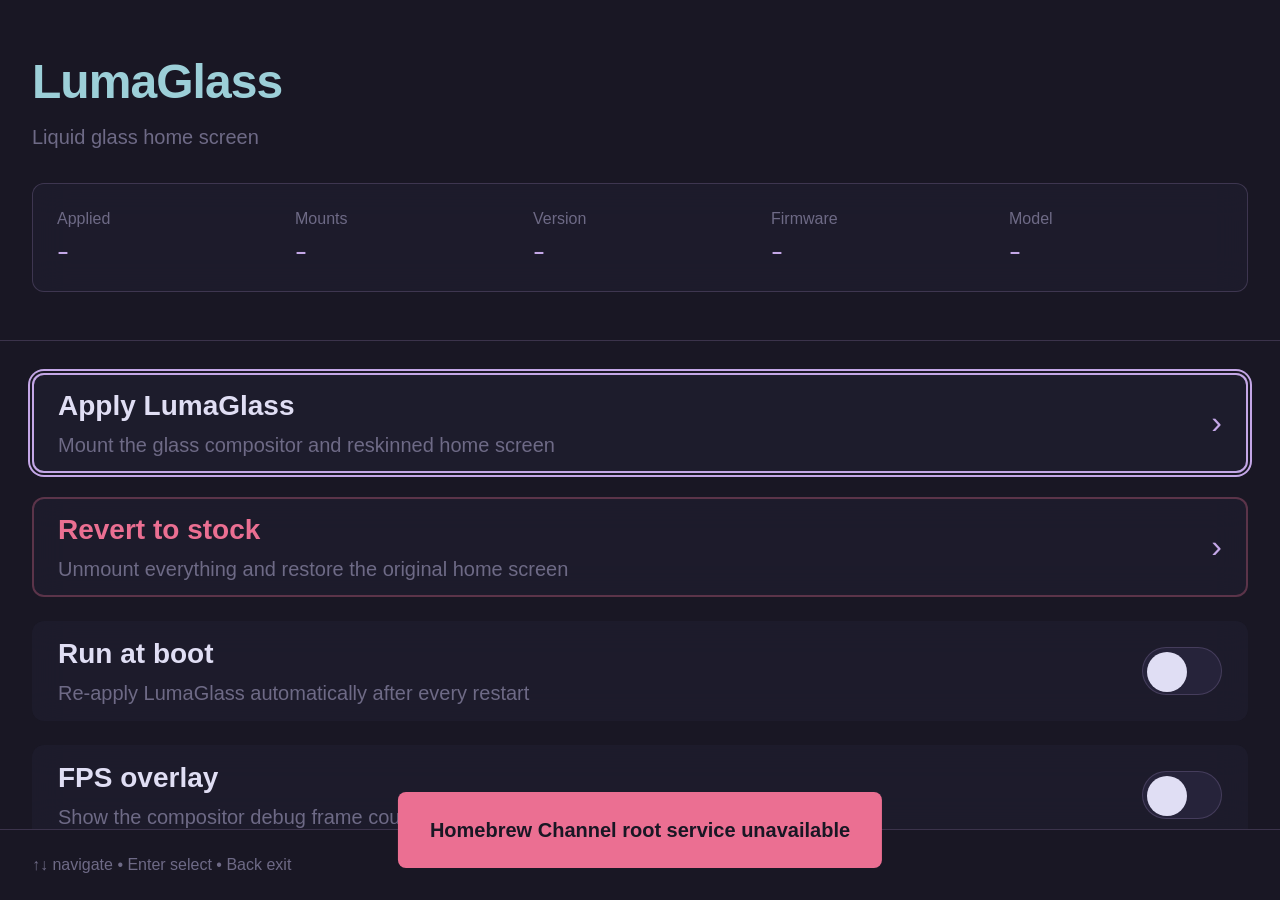
==== index.html @ 8faf9d44 "LumaGlass 0.1.0: liquid glass home screen for rooted LG webOS TVs Packages a working compositor-leve" ====
<!DOCTYPE html>
<html lang="en">
<head>
<meta charset="utf-8">
<meta name="viewport" content="width=1920, height=1080, user-scalable=no">
<title>LumaGlass</title>
<link rel="stylesheet" href="style.css">
</head>
<body>
<div id="app">

  <header id="header">
    <div id="header-title">
      <span id="header-mark">LumaGlass</span>
      <span id="header-tagline">Liquid glass home screen</span>
    </div>
    <div id="status-card" class="glass">
      <div class="status-item">
        <span class="status-label">Applied</span>
        <span class="status-value" id="stat-applied">&#8211;</span>
      </div>
      <div class="status-item">
        <span class="status-label">Mounts</span>
        <span class="status-value" id="stat-mounts">&#8211;</span>
      </div>
      <div class="status-item">
        <span class="status-label">Version</span>
        <span class="status-value" id="stat-version">&#8211;</span>
      </div>
      <div class="status-item">
        <span class="status-label">Firmware</span>
        <span class="status-value" id="stat-firmware">&#8211;</span>
      </div>
      <div class="status-item">
        <span class="status-label">Model</span>
        <span class="status-value" id="stat-model">&#8211;</span>
      </div>
    </div>
  </header>

  <main id="rows">

    <section class="row glass focusable" id="row-apply" tabindex="0" data-role="apply">
      <div class="row-main">
        <span class="row-title">Apply LumaGlass</span>
        <span class="row-sub">Mount the glass compositor and reskinned home screen</span>
      </div>
      <span class="row-chevron">&#8250;</span>
    </section>

    <section class="row glass focusable danger" id="row-revert" tabindex="0" data-role="revert">
      <div class="row-main">
        <span class="row-title">Revert to stock</span>
        <span class="row-sub">Unmount everything and restore the original home screen</span>
      </div>
      <span class="row-chevron">&#8250;</span>
    </section>

    <section class="row glass focusable" id="row-persist" tabindex="0" data-role="persist">
      <div class="row-main">
        <span class="row-title">Run at boot</span>
        <span class="row-sub">Re-apply LumaGlass automatically after every restart</span>
      </div>
      <span class="row-toggle" id="toggle-persist" data-on="false">
        <span class="row-toggle-knob"></span>
      </span>
    </section>

    <section class="row glass focusable" id="row-fps" tabindex="0" data-role="fps">
      <div class="row-main">
        <span class="row-title">FPS overlay</span>
        <span class="row-sub">Show the compositor debug frame counter</span>
      </div>
      <span class="row-toggle" id="toggle-fps" data-on="false">
        <span class="row-toggle-knob"></span>
      </span>
    </section>

    <section class="row glass focusable" id="row-ntfy" tabindex="0" data-role="ntfy">
      <div class="row-main">
        <span class="row-title">ntfy notifications</span>
        <span class="row-sub" id="ntfy-sub">off</span>
      </div>
      <span class="row-chevron">&#8250;</span>
    </section>

    <section class="row glass focusable" id="row-ntfy-test" tabindex="0" data-role="ntfy-test">
      <div class="row-main">
        <span class="row-title">Send test notification</span>
        <span class="row-sub">Push a sample alert to the configured ntfy topic</span>
      </div>
      <span class="row-chevron">&#8250;</span>
    </section>

    <section class="row glass focusable" id="row-log" tabindex="0" data-role="log">
      <div class="row-main">
        <span class="row-title">View log</span>
        <span class="row-sub">Last 40 lines from the LumaGlass activity log</span>
      </div>
      <span class="row-chevron">&#8250;</span>
    </section>

  </main>

  <footer id="footer">
    <span id="footer-hint">&#8593;&#8595; navigate &#8226; Enter select &#8226; Back exit</span>
    <span id="footer-status" aria-live="polite"></span>
  </footer>

  <!-- Confirm revert overlay -->
  <div class="overlay" id="overlay-confirm-revert" hidden>
    <div class="overlay-panel glass danger-panel">
      <h2>Revert to stock?</h2>
      <p>This unmounts LumaGlass and restores the original webOS home screen. Boot-time re-apply will also be turned off.</p>
      <div class="overlay-actions">
        <button class="overlay-btn focusable" id="confirm-revert-yes" tabindex="0" data-role="confirm-revert-yes">Yes, revert</button>
        <button class="overlay-btn focusable" id="confirm-revert-no" tabindex="0" data-role="confirm-revert-no">Cancel</button>
      </div>
    </div>
  </div>

  <!-- Applying busy overlay -->
  <div class="overlay overlay-busy" id="overlay-apply-busy" hidden>
    <div class="overlay-panel glass busy-panel">
      <div class="spinner"></div>
      <h2>Applying LumaGlass</h2>
      <p>The screen will flash and Home will restart. This normally takes 20&#8211;40 seconds &#8211; please wait.</p>
    </div>
  </div>

  <!-- Generic busy overlay for short actions -->
  <div class="overlay overlay-busy" id="overlay-busy" hidden>
    <div class="overlay-panel glass busy-panel">
      <div class="spinner"></div>
      <h2 id="busy-message">Working&#8230;</h2>
    </div>
  </div>

  <!-- ntfy URL editor -->
  <div class="overlay" id="overlay-ntfy" hidden>
    <div class="overlay-panel glass">
      <h2>ntfy topic URL</h2>
      <p>Enter the full ntfy topic URL to receive LumaGlass alerts.</p>
      <input type="text" id="ntfy-input" class="text-input focusable" tabindex="0" data-role="ntfy-input"
             placeholder="https://ntfy.sh/your-topic" autocomplete="off" autocapitalize="off" spellcheck="false">
      <div class="overlay-actions">
        <button class="overlay-btn focusable" id="ntfy-save" tabindex="0" data-role="ntfy-save">Save</button>
        <button class="overlay-btn focusable" id="ntfy-off" tabindex="0" data-role="ntfy-off">Turn off</button>
        <button class="overlay-btn focusable" id="ntfy-cancel" tabindex="0" data-role="ntfy-cancel">Cancel</button>
      </div>
    </div>
  </div>

  <!-- Log panel -->
  <div class="overlay" id="overlay-log" hidden>
    <div class="overlay-panel glass log-panel">
      <h2>Activity log</h2>
      <pre class="log-content focusable" id="log-content" tabindex="0" data-role="log-content"></pre>
      <div class="overlay-actions">
        <button class="overlay-btn focusable" id="log-close" tabindex="0" data-role="log-close">Close</button>
      </div>
    </div>
  </div>

  <!-- Error toast -->
  <div class="toast" id="toast" hidden></div>

</div>
<script src="app.js" defer></script>
</body>
</html>
---- style.css ----
/* Rose Pine color palette */
:root {
  --rp-base: #191724;
  --rp-surface: #1f1d2e;
  --rp-overlay: #26233a;
  --rp-iris: #c4a7e7;
  --rp-love: #eb6f92;
  --rp-pine: #31748f;
  --rp-foam: #9ccfd8;
  --rp-text: #e0def4;
  --rp-muted: #6e6a86;

  /* Glass effect fallback (no backdrop-filter support) */
  --glass-bg: rgba(31, 29, 46, 0.8);
  --glass-bg-hover: rgba(31, 29, 46, 0.9);
  --glass-border: rgba(196, 167, 231, 0.2);

  /* Sizing for 10-foot UI */
  --font-base: 28px;
  --font-sm: 20px;
  --font-xs: 16px;
  --spacing-md: 24px;
  --spacing-lg: 32px;
  --spacing-xl: 48px;
  --focus-width: 4px;
}

* {
  box-sizing: border-box;
}

html, body {
  margin: 0;
  padding: 0;
  width: 100%;
  height: 100%;
  background: var(--rp-base);
  color: var(--rp-text);
  font-family: -apple-system, BlinkMacSystemFont, "Segoe UI", Roboto, "Helvetica Neue", Arial, sans-serif;
  font-size: var(--font-base);
  line-height: 1.4;
  -webkit-font-smoothing: antialiased;
  -webkit-user-select: none;
  user-select: none;
}

#app {
  display: flex;
  flex-direction: column;
  width: 100%;
  height: 100%;
  overflow: hidden;
}

/* Header */
#header {
  padding: var(--spacing-xl) var(--spacing-lg);
  border-bottom: 1px solid var(--glass-border);
}

#header-title {
  display: flex;
  flex-direction: column;
  margin-bottom: var(--spacing-lg);
}

#header-mark {
  font-size: 48px;
  font-weight: 700;
  letter-spacing: -0.02em;
  color: var(--rp-foam);
}

#header-tagline {
  font-size: var(--font-sm);
  color: var(--rp-muted);
  margin-top: 8px;
}

/* Status card */
#status-card {
  display: grid;
  grid-template-columns: repeat(5, 1fr);
  gap: var(--spacing-md);
  padding: var(--spacing-md);
}

.status-item {
  display: flex;
  flex-direction: column;
  gap: 8px;
}

.status-label {
  font-size: var(--font-xs);
  color: var(--rp-muted);
  font-weight: 500;
}

.status-value {
  font-size: var(--font-sm);
  color: var(--rp-iris);
  font-weight: 600;
  font-family: "Courier New", monospace;
}

/* Main content */
#rows {
  flex: 1;
  overflow-y: auto;
  padding: var(--spacing-lg);
  display: flex;
  flex-direction: column;
  gap: var(--spacing-md);
  scroll-behavior: smooth;
  scrollbar-width: thin;
  scrollbar-color: var(--rp-muted) transparent;
}

/* Glass base class */
.glass {
  background: var(--glass-bg);
  border: 1px solid var(--glass-border);
  backdrop-filter: blur(16px);
  border-radius: 12px;
}

/* Fallback for browsers without backdrop-filter */
@supports not (backdrop-filter: blur(1px)) {
  .glass {
    background: var(--rp-surface);
    border: 1px solid var(--glass-border);
  }
}

/* Row styling */
.row {
  display: flex;
  align-items: center;
  justify-content: space-between;
  padding: var(--spacing-md) var(--spacing-md);
  cursor: pointer;
  transition: background-color 0.15s ease, border-color 0.15s ease;
  border-radius: 12px;
  border: 2px solid transparent;
  min-height: 100px;
}

.row-main {
  display: flex;
  flex-direction: column;
  gap: 6px;
  flex: 1;
}

.row-title {
  font-size: var(--font-base);
  font-weight: 600;
  color: var(--rp-text);
}

.row-sub {
  font-size: var(--font-sm);
  color: var(--rp-muted);
}

.row-chevron {
  font-size: 32px;
  color: var(--rp-iris);
  margin-left: var(--spacing-md);
}

/* Focus state */
.row.focusable:focus,
.row.focusable:focus-visible {
  outline: none;
  border-color: var(--rp-iris);
  box-shadow: 0 0 0 2px var(--rp-base), 0 0 0 4px var(--rp-iris);
  background: var(--glass-bg-hover);
}

.row:hover:not(:disabled) {
  background: var(--glass-bg-hover);
}

/* Danger styling for revert */
.row.danger {
  border-color: rgba(235, 111, 146, 0.3);
}

.row.danger:focus,
.row.danger:focus-visible {
  border-color: var(--rp-love);
  box-shadow: 0 0 0 2px var(--rp-base), 0 0 0 4px var(--rp-love);
}

.row.danger .row-title {
  color: var(--rp-love);
}

/* Toggle switch */
.row-toggle {
  display: inline-block;
  position: relative;
  width: 80px;
  height: 48px;
  background: var(--rp-overlay);
  border: 1px solid var(--glass-border);
  border-radius: 24px;
  transition: background-color 0.3s ease;
  cursor: pointer;
  flex-shrink: 0;
}

.row-toggle[data-on="true"] {
  background: var(--rp-iris);
}

.row-toggle-knob {
  display: block;
  position: absolute;
  top: 4px;
  left: 4px;
  width: 40px;
  height: 40px;
  background: var(--rp-text);
  border-radius: 50%;
  transition: transform 0.3s ease;
}

.row-toggle[data-on="true"] .row-toggle-knob {
  transform: translateX(32px);
}

/* Text input */
.text-input {
  width: 100%;
  padding: var(--spacing-md);
  font-size: var(--font-base);
  background: var(--rp-overlay);
  border: 1px solid var(--glass-border);
  color: var(--rp-text);
  border-radius: 8px;
  margin-bottom: var(--spacing-md);
  transition: border-color 0.15s ease, box-shadow 0.15s ease;
}

.text-input:focus,
.text-input:focus-visible {
  outline: none;
  border-color: var(--rp-iris);
  box-shadow: 0 0 0 2px rgba(196, 167, 231, 0.2);
}

/* Overlay base */
.overlay {
  position: fixed;
  top: 0;
  left: 0;
  width: 100%;
  height: 100%;
  background: rgba(0, 0, 0, 0.6);
  display: flex;
  align-items: center;
  justify-content: center;
  z-index: 1000;
  backdrop-filter: blur(4px);
}

.overlay[hidden] {
  display: none;
}

.overlay-panel {
  padding: var(--spacing-xl);
  max-width: 800px;
  max-height: 80vh;
  overflow-y: auto;
  display: flex;
  flex-direction: column;
  gap: var(--spacing-md);
}

.overlay-panel h2 {
  font-size: 40px;
  margin: 0;
  color: var(--rp-text);
}

.overlay-panel p {
  font-size: var(--font-sm);
  color: var(--rp-muted);
  margin: 0;
  line-height: 1.6;
}

/* Danger panel */
.danger-panel h2 {
  color: var(--rp-love);
}

/* Busy panel */
.busy-panel {
  gap: var(--spacing-lg);
  text-align: center;
}

.busy-panel h2 {
  color: var(--rp-iris);
  margin: 0;
}

.busy-panel p {
  margin: 0;
  line-height: 1.6;
}

/* Spinner animation */
.spinner {
  width: 64px;
  height: 64px;
  border: 4px solid var(--glass-border);
  border-top-color: var(--rp-iris);
  border-radius: 50%;
  animation: spin 0.8s linear infinite;
  margin: 0 auto;
}

@keyframes spin {
  to { transform: rotate(360deg); }
}

/* Log panel */
.log-panel {
  max-width: 1200px;
  max-height: 70vh;
}

.log-content {
  font-family: "Courier New", monospace;
  font-size: var(--font-xs);
  color: var(--rp-foam);
  background: var(--rp-overlay);
  padding: var(--spacing-md);
  border-radius: 8px;
  border: 1px solid var(--glass-border);
  overflow-y: auto;
  max-height: 500px;
  margin: 0;
  white-space: pre-wrap;
  word-break: break-word;
  line-height: 1.5;
  scroll-behavior: smooth;
}

.log-content:focus,
.log-content:focus-visible {
  outline: none;
  border-color: var(--rp-iris);
  box-shadow: 0 0 0 2px rgba(196, 167, 231, 0.2);
}

/* Overlay actions */
.overlay-actions {
  display: flex;
  gap: var(--spacing-md);
  margin-top: var(--spacing-md);
}

.overlay-btn {
  flex: 1;
  padding: var(--spacing-md) var(--spacing-lg);
  font-size: var(--font-sm);
  font-weight: 600;
  background: var(--rp-iris);
  color: var(--rp-base);
  border: none;
  border-radius: 8px;
  cursor: pointer;
  transition: background-color 0.15s ease, box-shadow 0.15s ease;
}

.overlay-btn:focus,
.overlay-btn:focus-visible {
  outline: none;
  box-shadow: 0 0 0 2px var(--rp-base), 0 0 0 4px var(--rp-iris);
  background: #d4b8f4;
}

.overlay-btn:hover {
  background: #d4b8f4;
}

.danger-panel .overlay-btn {
  background: var(--rp-love);
  color: var(--rp-base);
}

.danger-panel .overlay-btn:focus,
.danger-panel .overlay-btn:focus-visible {
  box-shadow: 0 0 0 2px var(--rp-base), 0 0 0 4px var(--rp-love);
  background: #f48bb8;
}

.danger-panel .overlay-btn:hover {
  background: #f48bb8;
}

/* Toast notifications */
.toast {
  position: fixed;
  bottom: var(--spacing-lg);
  left: 50%;
  transform: translateX(-50%);
  padding: var(--spacing-md) var(--spacing-lg);
  background: var(--rp-love);
  color: var(--rp-base);
  border-radius: 8px;
  font-size: var(--font-sm);
  font-weight: 600;
  z-index: 2000;
  max-width: 600px;
  text-align: center;
  animation: slideUp 0.3s ease;
}

.toast[hidden] {
  display: none;
}

@keyframes slideUp {
  from {
    transform: translateX(-50%) translateY(120px);
    opacity: 0;
  }
  to {
    transform: translateX(-50%) translateY(0);
    opacity: 1;
  }
}

/* Footer */
#footer {
  padding: var(--spacing-md) var(--spacing-lg);
  border-top: 1px solid var(--glass-border);
  font-size: var(--font-xs);
  color: var(--rp-muted);
  display: flex;
  justify-content: space-between;
  gap: var(--spacing-md);
}

#footer-hint {
  flex: 1;
}

#footer-status {
  min-width: 200px;
  text-align: right;
}

/* Scrollbar styling */
#rows::-webkit-scrollbar,
.log-content::-webkit-scrollbar {
  width: 8px;
}

#rows::-webkit-scrollbar-track,
.log-content::-webkit-scrollbar-track {
  background: transparent;
}

#rows::-webkit-scrollbar-thumb,
.log-content::-webkit-scrollbar-thumb {
  background: var(--rp-muted);
  border-radius: 4px;
}

#rows::-webkit-scrollbar-thumb:hover,
.log-content::-webkit-scrollbar-thumb:hover {
  background: var(--rp-iris);
}

/* Busy overlay variant */
.overlay-busy {
  background: rgba(0, 0, 0, 0.8);
}
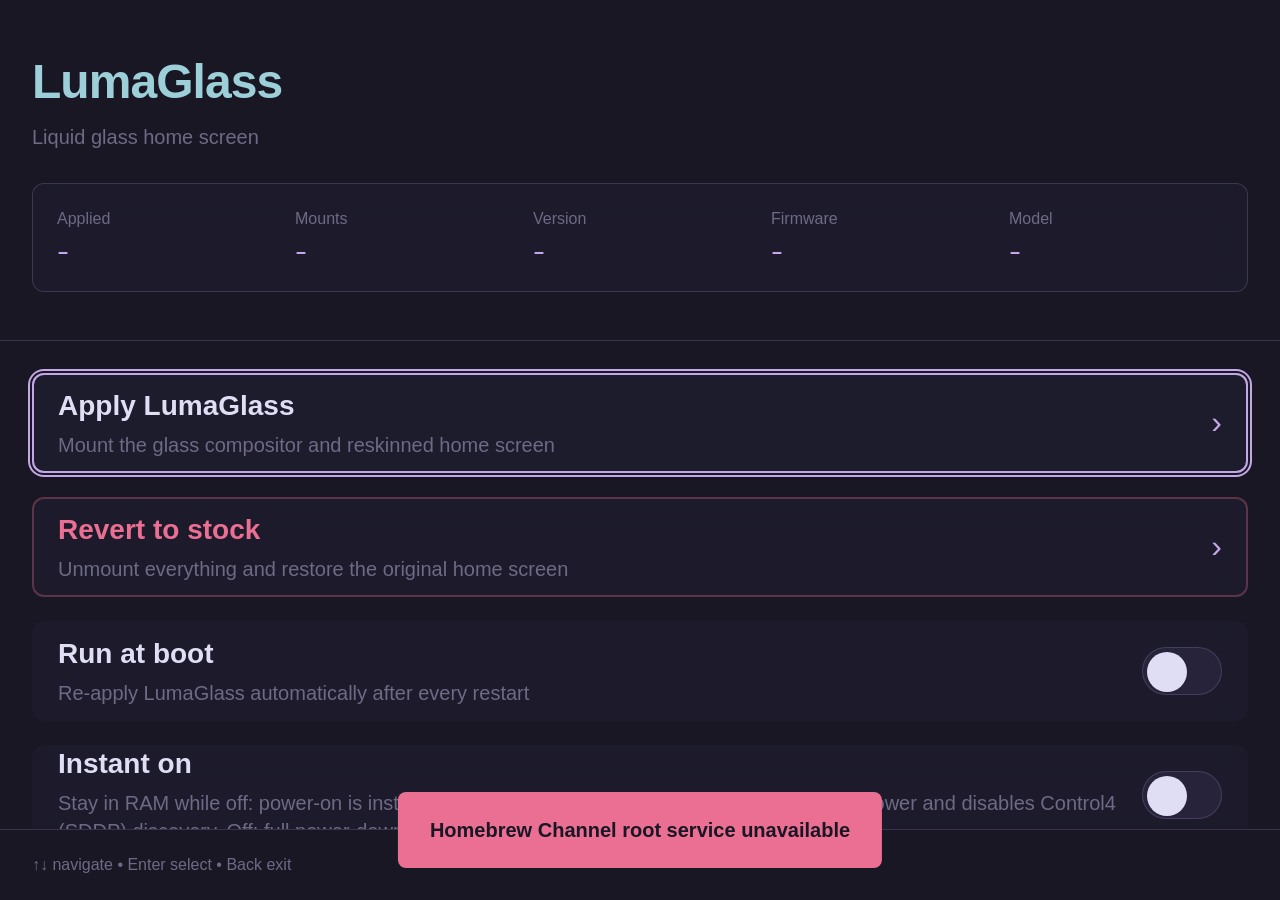
==== commit de2e973d: "Keep the set in active standby after power-off, and make it a toggle Every power-off was a hidden re" ====
--- a/index.html
+++ b/index.html
@@ -62,6 +62,16 @@
         <span class="row-sub">Re-apply LumaGlass automatically after every restart</span>
       </div>
       <span class="row-toggle" id="toggle-persist" data-on="false">
+        <span class="row-toggle-knob"></span>
+      </span>
+    </section>
+
+    <section class="row glass focusable" id="row-standby" tabindex="0" data-role="standby">
+      <div class="row-main">
+        <span class="row-title">Instant on</span>
+        <span class="row-sub" id="standby-sub">Stay in RAM while off: power-on is instant with LumaGlass already up. Uses more standby power and disables Control4 (SDDP) discovery. Off: full power-down, every power-on is a ~35s boot.</span>
+      </div>
+      <span class="row-toggle" id="toggle-standby" data-on="false">
         <span class="row-toggle-knob"></span>
       </span>
     </section>
